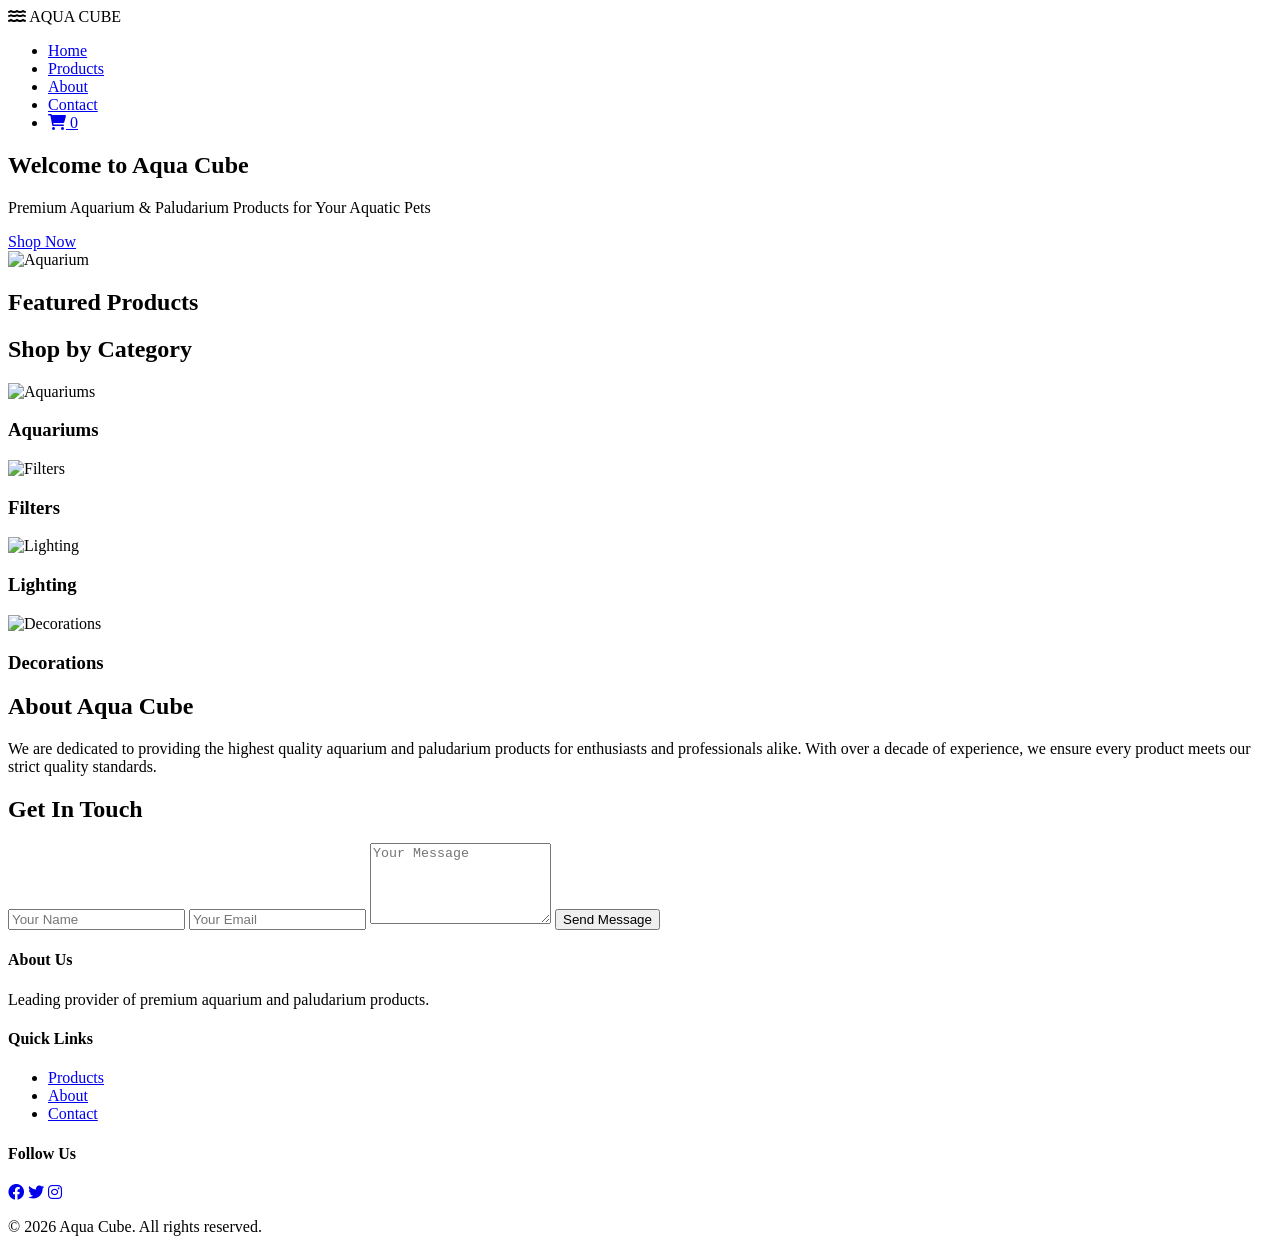
==== index.html @ 5094c89a "Initial commit: Add homepage with hero section and featured products" ====
<!DOCTYPE html>
<html lang="en">
<head>
    <meta charset="UTF-8">
    <meta name="viewport" content="width=device-width, initial-scale=1.0">
    <title>Aqua Cube - Premium Aquarium & Paludarium Products</title>
    <link rel="stylesheet" href="css/style.css">
    <link rel="stylesheet" href="https://cdnjs.cloudflare.com/ajax/libs/font-awesome/6.0.0/css/all.min.css">
</head>
<body>
    <!-- Navigation -->
    <nav class="navbar">
        <div class="nav-container">
            <div class="logo">
                <i class="fas fa-water"></i>
                <span>AQUA CUBE</span>
            </div>
            <ul class="nav-menu">
                <li><a href="index.html" class="nav-link active">Home</a></li>
                <li><a href="products.html" class="nav-link">Products</a></li>
                <li><a href="#about" class="nav-link">About</a></li>
                <li><a href="#contact" class="nav-link">Contact</a></li>
                <li><a href="cart.html" class="nav-link cart-link"><i class="fas fa-shopping-cart"></i> <span id="cart-count">0</span></a></li>
            </ul>
            <div class="hamburger">
                <span></span>
                <span></span>
                <span></span>
            </div>
        </div>
    </nav>

    <!-- Hero Section -->
    <section class="hero">
        <div class="hero-content">
            <h1>Welcome to Aqua Cube</h1>
            <p>Premium Aquarium & Paludarium Products for Your Aquatic Pets</p>
            <a href="products.html" class="btn btn-primary">Shop Now</a>
        </div>
        <div class="hero-image">
            <img src="https://via.placeholder.com/500x400?text=Aquarium" alt="Aquarium">
        </div>
    </section>

    <!-- Featured Products -->
    <section class="featured-products">
        <div class="container">
            <h2>Featured Products</h2>
            <div class="products-grid" id="featured-products">
                <!-- Products will be loaded here by JavaScript -->
            </div>
        </div>
    </section>

    <!-- Categories Section -->
    <section class="categories">
        <div class="container">
            <h2>Shop by Category</h2>
            <div class="categories-grid">
                <div class="category-card">
                    <img src="https://via.placeholder.com/200x200?text=Aquariums" alt="Aquariums">
                    <h3>Aquariums</h3>
                </div>
                <div class="category-card">
                    <img src="https://via.placeholder.com/200x200?text=Filters" alt="Filters">
                    <h3>Filters</h3>
                </div>
                <div class="category-card">
                    <img src="https://via.placeholder.com/200x200?text=Lighting" alt="Lighting">
                    <h3>Lighting</h3>
                </div>
                <div class="category-card">
                    <img src="https://via.placeholder.com/200x200?text=Decorations" alt="Decorations">
                    <h3>Decorations</h3>
                </div>
            </div>
        </div>
    </section>

    <!-- About Section -->
    <section class="about" id="about">
        <div class="container">
            <h2>About Aqua Cube</h2>
            <p>We are dedicated to providing the highest quality aquarium and paludarium products for enthusiasts and professionals alike. With over a decade of experience, we ensure every product meets our strict quality standards.</p>
        </div>
    </section>

    <!-- Contact Section -->
    <section class="contact" id="contact">
        <div class="container">
            <h2>Get In Touch</h2>
            <div class="contact-form">
                <form>
                    <input type="text" placeholder="Your Name" required>
                    <input type="email" placeholder="Your Email" required>
                    <textarea placeholder="Your Message" rows="5" required></textarea>
                    <button type="submit" class="btn btn-primary">Send Message</button>
                </form>
            </div>
        </div>
    </section>

    <!-- Footer -->
    <footer class="footer">
        <div class="container">
            <div class="footer-content">
                <div class="footer-section">
                    <h4>About Us</h4>
                    <p>Leading provider of premium aquarium and paludarium products.</p>
                </div>
                <div class="footer-section">
                    <h4>Quick Links</h4>
                    <ul>
                        <li><a href="products.html">Products</a></li>
                        <li><a href="#about">About</a></li>
                        <li><a href="#contact">Contact</a></li>
                    </ul>
                </div>
                <div class="footer-section">
                    <h4>Follow Us</h4>
                    <div class="social-links">
                        <a href="#"><i class="fab fa-facebook"></i></a>
                        <a href="#"><i class="fab fa-twitter"></i></a>
                        <a href="#"><i class="fab fa-instagram"></i></a>
                    </div>
                </div>
            </div>
            <div class="footer-bottom">
                <p>&copy; 2026 Aqua Cube. All rights reserved.</p>
            </div>
        </div>
    </footer>

    <script src="js/app.js"></script>
</body>
</html>
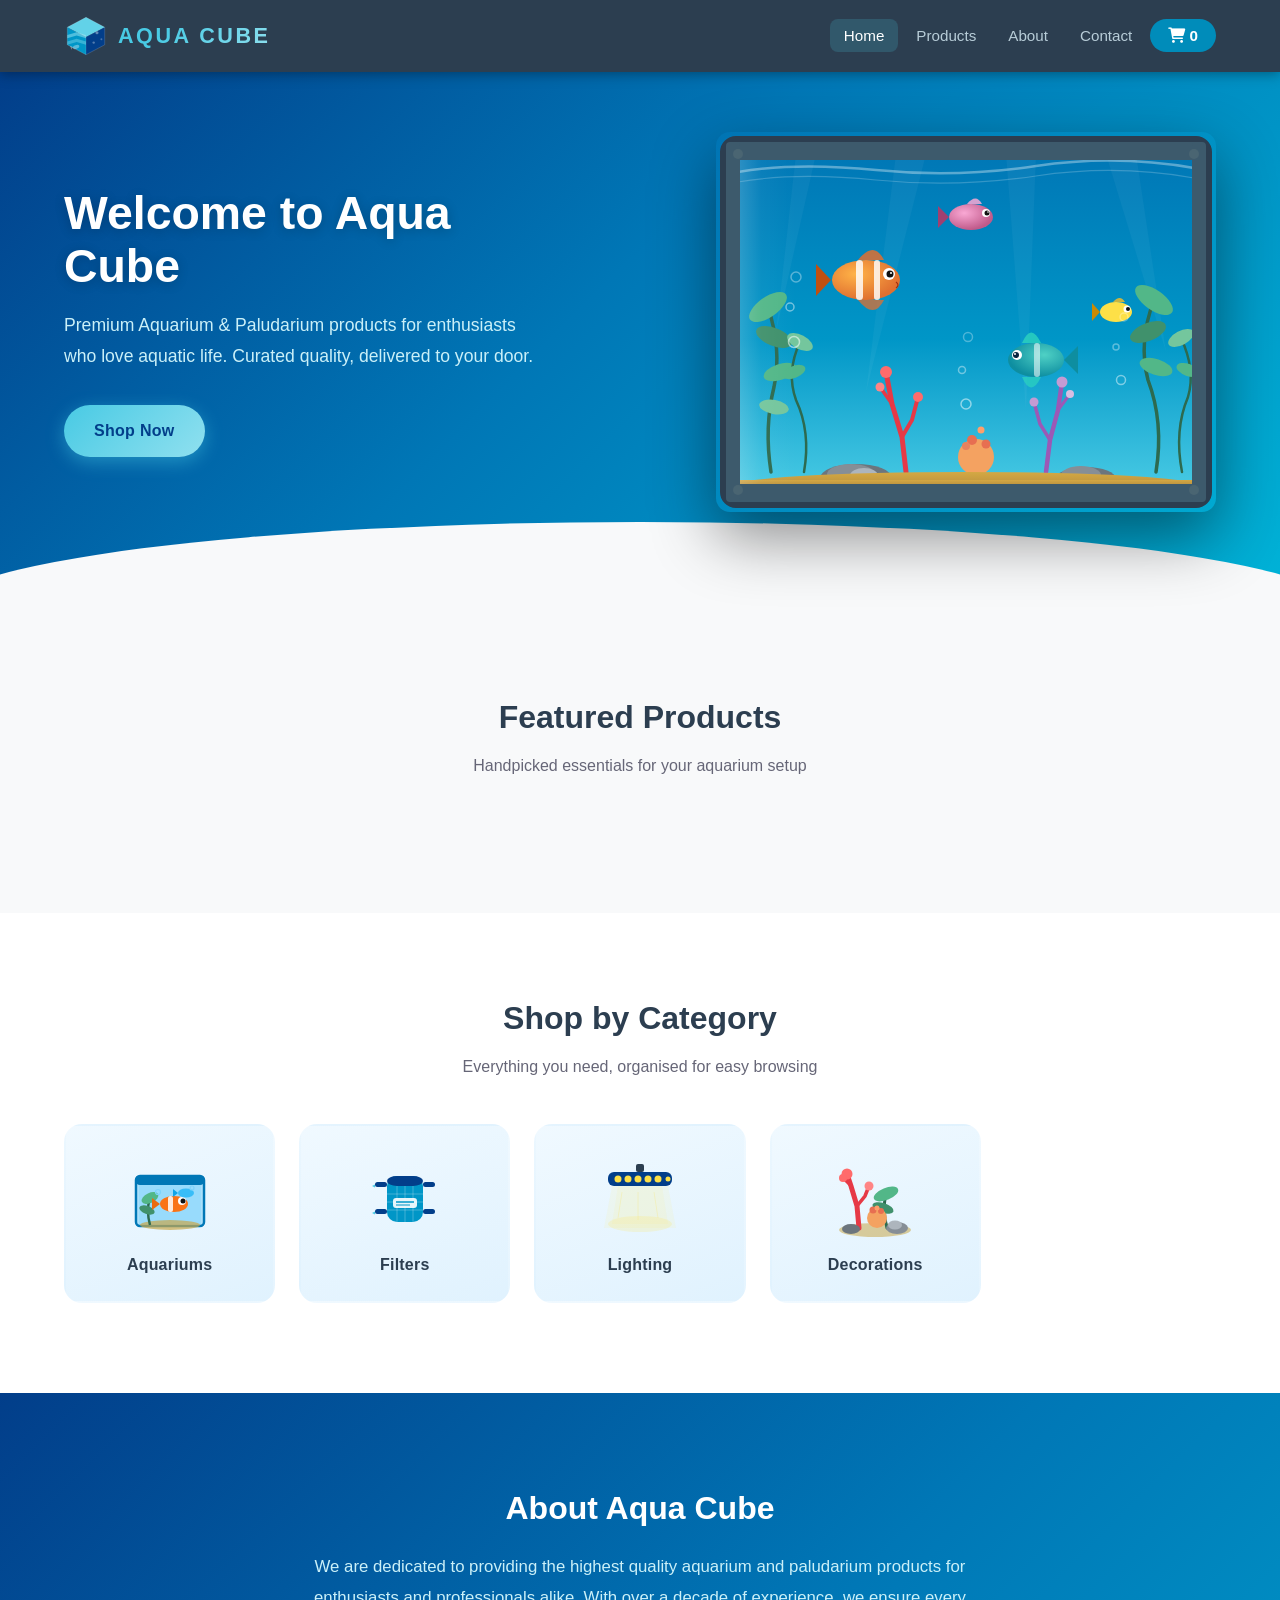
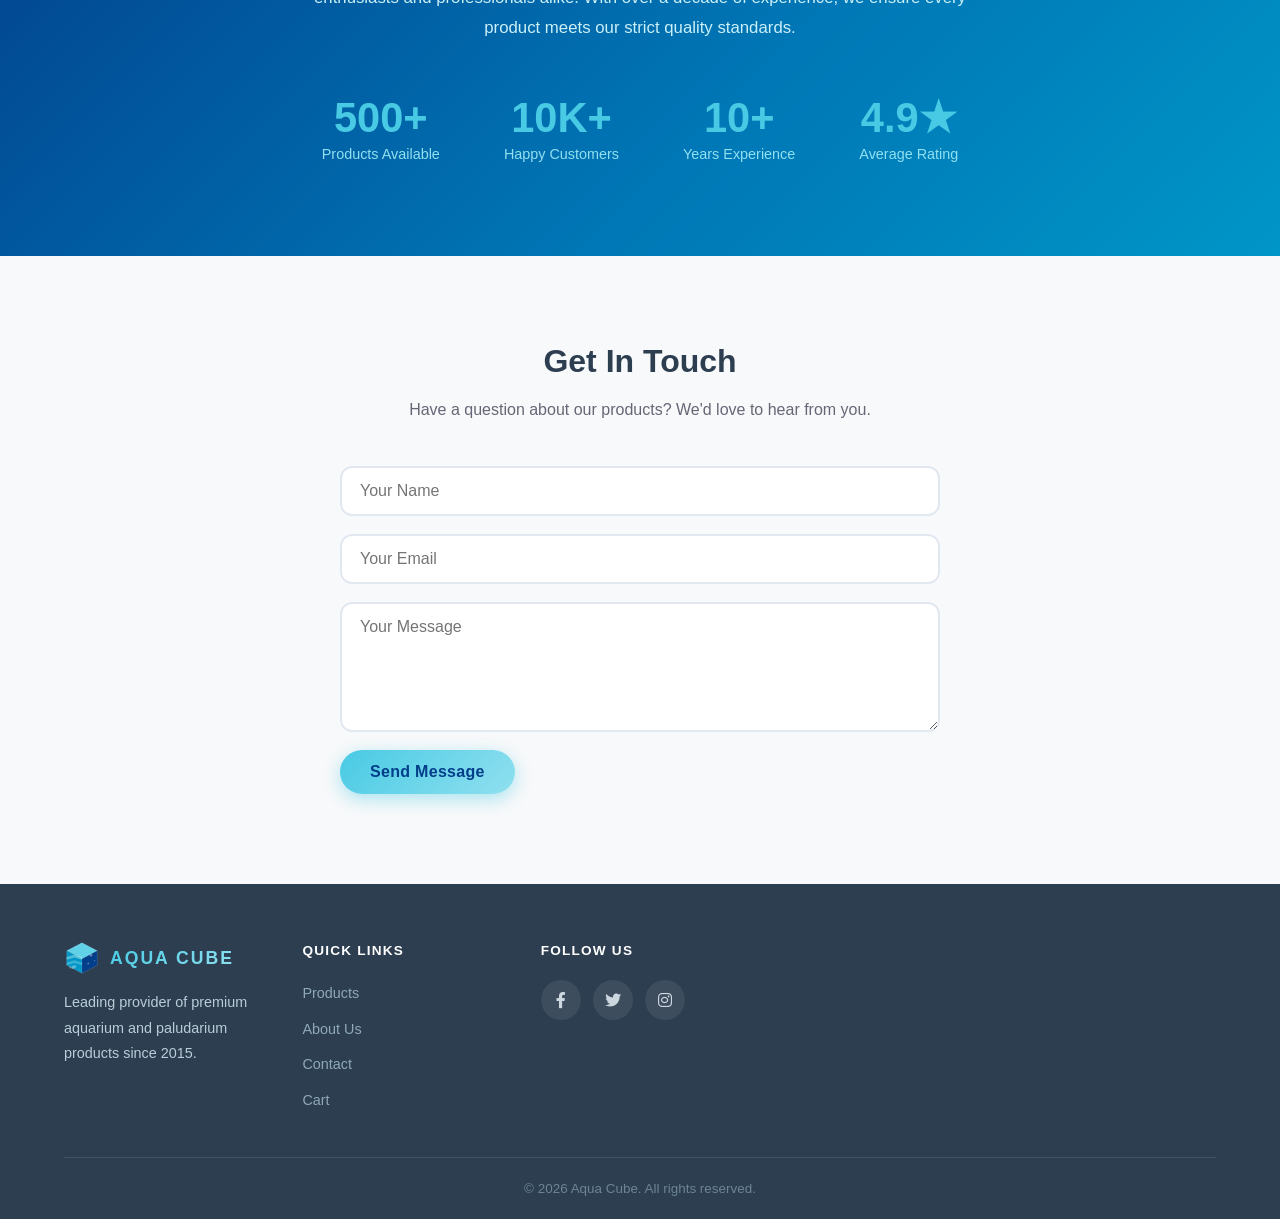
==== commit a0f54624: "Add hero aquarium picture, SVG logo, and visual overhaul - Created images/logo.svg: isometric cube l" ====
--- a/index.html
+++ b/index.html
@@ -3,16 +3,17 @@
 <head>
     <meta charset="UTF-8">
     <meta name="viewport" content="width=device-width, initial-scale=1.0">
-    <title>Aqua Cube - Premium Aquarium & Paludarium Products</title>
+    <title>Aqua Cube - Premium Aquarium &amp; Paludarium Products</title>
     <link rel="stylesheet" href="css/style.css">
     <link rel="stylesheet" href="https://cdnjs.cloudflare.com/ajax/libs/font-awesome/6.0.0/css/all.min.css">
 </head>
 <body>
+
     <!-- Navigation -->
     <nav class="navbar">
         <div class="nav-container">
             <div class="logo">
-                <i class="fas fa-water"></i>
+                <img src="images/logo.svg" alt="Aqua Cube Logo" class="logo-img">
                 <span>AQUA CUBE</span>
             </div>
             <ul class="nav-menu">
@@ -20,9 +21,13 @@
                 <li><a href="products.html" class="nav-link">Products</a></li>
                 <li><a href="#about" class="nav-link">About</a></li>
                 <li><a href="#contact" class="nav-link">Contact</a></li>
-                <li><a href="cart.html" class="nav-link cart-link"><i class="fas fa-shopping-cart"></i> <span id="cart-count">0</span></a></li>
+                <li>
+                    <a href="cart.html" class="nav-link cart-link">
+                        <i class="fas fa-shopping-cart"></i>&nbsp;<span id="cart-count">0</span>
+                    </a>
+                </li>
             </ul>
-            <div class="hamburger">
+            <div class="hamburger" id="hamburger">
                 <span></span>
                 <span></span>
                 <span></span>
@@ -32,22 +37,27 @@
 
     <!-- Hero Section -->
     <section class="hero">
-        <div class="hero-content">
-            <h1>Welcome to Aqua Cube</h1>
-            <p>Premium Aquarium & Paludarium Products for Your Aquatic Pets</p>
-            <a href="products.html" class="btn btn-primary">Shop Now</a>
-        </div>
-        <div class="hero-image">
-            <img src="https://via.placeholder.com/500x400?text=Aquarium" alt="Aquarium">
+        <div class="container">
+            <div class="hero-content">
+                <h1>Welcome to Aqua Cube</h1>
+                <p>Premium Aquarium &amp; Paludarium products for enthusiasts who love aquatic life. Curated quality, delivered to your door.</p>
+                <a href="products.html" class="btn btn-primary">Shop Now</a>
+            </div>
+            <div class="hero-image">
+                <img src="images/hero-aquarium.svg" alt="Beautiful freshwater aquarium with fish and plants">
+            </div>
         </div>
     </section>
 
     <!-- Featured Products -->
     <section class="featured-products">
         <div class="container">
-            <h2>Featured Products</h2>
+            <div class="section-header">
+                <h2>Featured Products</h2>
+                <p>Handpicked essentials for your aquarium setup</p>
+            </div>
             <div class="products-grid" id="featured-products">
-                <!-- Products will be loaded here by JavaScript -->
+                <!-- Products loaded by app.js -->
             </div>
         </div>
     </section>
@@ -55,24 +65,130 @@
     <!-- Categories Section -->
     <section class="categories">
         <div class="container">
-            <h2>Shop by Category</h2>
+            <div class="section-header">
+                <h2>Shop by Category</h2>
+                <p>Everything you need, organised for easy browsing</p>
+            </div>
             <div class="categories-grid">
-                <div class="category-card">
-                    <img src="https://via.placeholder.com/200x200?text=Aquariums" alt="Aquariums">
+
+                <!-- Aquariums -->
+                <a href="products.html" class="category-card">
+                    <svg xmlns="http://www.w3.org/2000/svg" viewBox="0 0 80 80">
+                        <!-- Tank body -->
+                        <rect x="6" y="18" width="68" height="50" rx="4" fill="#bae6fd" stroke="#0077b6" stroke-width="2.5"/>
+                        <!-- Top bar -->
+                        <rect x="6" y="18" width="68" height="9" rx="4" fill="#0077b6"/>
+                        <!-- Water -->
+                        <rect x="8.5" y="27" width="63" height="39" fill="#7dd3fc" opacity="0.55"/>
+                        <!-- Substrate -->
+                        <ellipse cx="40" cy="67" rx="30" ry="5" fill="#c9a84c" opacity="0.7"/>
+                        <!-- Plant -->
+                        <path d="M20,67 Q16,52 20,40" stroke="#2d6a4f" stroke-width="2.5" fill="none"/>
+                        <ellipse cx="20" cy="40" rx="9" ry="5" fill="#52b788" transform="rotate(-25,20,40)"/>
+                        <ellipse cx="17" cy="52" rx="8" ry="4" fill="#40916c" transform="rotate(20,17,52)"/>
+                        <!-- Main fish -->
+                        <ellipse cx="44" cy="46" rx="14" ry="8" fill="#f97316"/>
+                        <polygon points="30,46 22,40 22,52" fill="#ea6a10"/>
+                        <rect x="38" y="38" width="5" height="16" rx="2.5" fill="white" opacity="0.85"/>
+                        <circle cx="52" cy="43" r="4" fill="white"/>
+                        <circle cx="53" cy="43" r="2.5" fill="#111"/>
+                        <!-- Small fish -->
+                        <ellipse cx="56" cy="35" rx="8" ry="4.5" fill="#38bdf8"/>
+                        <polygon points="48,35 43,31 43,39" fill="#0ea5e9"/>
+                        <!-- Bubbles -->
+                        <circle cx="28" cy="34" r="2.5" fill="none" stroke="#7dd3fc" stroke-width="1.2"/>
+                        <circle cx="62" cy="30" r="2" fill="none" stroke="#7dd3fc" stroke-width="1.2"/>
+                    </svg>
                     <h3>Aquariums</h3>
-                </div>
-                <div class="category-card">
-                    <img src="https://via.placeholder.com/200x200?text=Filters" alt="Filters">
+                </a>
+
+                <!-- Filters -->
+                <a href="products.html" class="category-card">
+                    <svg xmlns="http://www.w3.org/2000/svg" viewBox="0 0 80 80">
+                        <!-- Canister body -->
+                        <rect x="22" y="18" width="36" height="46" rx="10" fill="#0096c7"/>
+                        <rect x="22" y="18" width="36" height="10" rx="10" fill="#023e8a"/>
+                        <!-- Internal grid lines -->
+                        <line x1="32" y1="28" x2="32" y2="64" stroke="white" stroke-width="1" opacity="0.25"/>
+                        <line x1="40" y1="28" x2="40" y2="64" stroke="white" stroke-width="1" opacity="0.25"/>
+                        <line x1="48" y1="28" x2="48" y2="64" stroke="white" stroke-width="1" opacity="0.25"/>
+                        <line x1="22" y1="36" x2="58" y2="36" stroke="white" stroke-width="1" opacity="0.25"/>
+                        <line x1="22" y1="44" x2="58" y2="44" stroke="white" stroke-width="1" opacity="0.25"/>
+                        <line x1="22" y1="52" x2="58" y2="52" stroke="white" stroke-width="1" opacity="0.25"/>
+                        <!-- Inlet tube left -->
+                        <rect x="10" y="24" width="12" height="5" rx="2.5" fill="#023e8a"/>
+                        <!-- Outlet tube left -->
+                        <rect x="10" y="51" width="12" height="5" rx="2.5" fill="#023e8a"/>
+                        <!-- Outlet tube right -->
+                        <rect x="58" y="24" width="12" height="5" rx="2.5" fill="#023e8a"/>
+                        <rect x="58" y="51" width="12" height="5" rx="2.5" fill="#023e8a"/>
+                        <!-- Badge label -->
+                        <rect x="28" y="40" width="24" height="10" rx="3" fill="white" opacity="0.9"/>
+                        <line x1="31" y1="44" x2="49" y2="44" stroke="#0096c7" stroke-width="1.5"/>
+                        <line x1="31" y1="47" x2="45" y2="47" stroke="#0096c7" stroke-width="1"/>
+                        <!-- Flow arrows on tubes -->
+                        <polygon points="10,26.5 7,28 10,29.5" fill="#48cae4"/>
+                        <polygon points="10,53.5 7,55 10,56.5" fill="#48cae4"/>
+                    </svg>
                     <h3>Filters</h3>
-                </div>
-                <div class="category-card">
-                    <img src="https://via.placeholder.com/200x200?text=Lighting" alt="Lighting">
+                </a>
+
+                <!-- Lighting -->
+                <a href="products.html" class="category-card">
+                    <svg xmlns="http://www.w3.org/2000/svg" viewBox="0 0 80 80">
+                        <!-- Fixture bar -->
+                        <rect x="8" y="14" width="64" height="14" rx="6" fill="#023e8a"/>
+                        <!-- LED dots -->
+                        <circle cx="18" cy="21" r="3.5" fill="#fde047"/>
+                        <circle cx="28" cy="21" r="3.5" fill="#fde047"/>
+                        <circle cx="38" cy="21" r="3.5" fill="#fde047"/>
+                        <circle cx="48" cy="21" r="3.5" fill="#fde047"/>
+                        <circle cx="58" cy="21" r="3.5" fill="#fde047"/>
+                        <circle cx="68" cy="21" r="2.5" fill="#fde047"/>
+                        <!-- Light beam cone -->
+                        <path d="M12,28 L4,70 L76,70 L68,28 Z" fill="#fde047" opacity="0.08"/>
+                        <path d="M18,28 L12,66 L68,66 L62,28 Z" fill="#fde047" opacity="0.07"/>
+                        <!-- Glow pool at bottom -->
+                        <ellipse cx="40" cy="66" rx="32" ry="8" fill="#fde047" opacity="0.18"/>
+                        <!-- Mounting bracket -->
+                        <rect x="36" y="6" width="8" height="8" rx="2" fill="#2c3e50"/>
+                        <!-- Shimmer lines -->
+                        <line x1="22" y1="34" x2="18" y2="60" stroke="#fde047" stroke-width="1" opacity="0.2"/>
+                        <line x1="38" y1="34" x2="38" y2="62" stroke="#fde047" stroke-width="1" opacity="0.2"/>
+                        <line x1="54" y1="34" x2="58" y2="60" stroke="#fde047" stroke-width="1" opacity="0.2"/>
+                    </svg>
                     <h3>Lighting</h3>
-                </div>
-                <div class="category-card">
-                    <img src="https://via.placeholder.com/200x200?text=Decorations" alt="Decorations">
+                </a>
+
+                <!-- Decorations -->
+                <a href="products.html" class="category-card">
+                    <svg xmlns="http://www.w3.org/2000/svg" viewBox="0 0 80 80">
+                        <!-- Sandy base -->
+                        <ellipse cx="40" cy="72" rx="36" ry="7" fill="#c9a84c" opacity="0.55"/>
+                        <!-- Branch coral left -->
+                        <path d="M24,70 L22,48 L16,28 L12,16" stroke="#e63946" stroke-width="5" stroke-linecap="round" fill="none"/>
+                        <path d="M22,48 L30,38 L34,28" stroke="#e63946" stroke-width="3.5" stroke-linecap="round" fill="none"/>
+                        <path d="M16,28 L8,20" stroke="#e63946" stroke-width="3" stroke-linecap="round" fill="none"/>
+                        <circle cx="12" cy="16" r="5.5" fill="#ff6b6b"/>
+                        <circle cx="34" cy="28" r="4.5" fill="#ff8585"/>
+                        <circle cx="8" cy="20" r="4" fill="#ff6b6b"/>
+                        <!-- Green plant right -->
+                        <path d="M52,70 Q47,52 51,36" stroke="#2d6a4f" stroke-width="3" fill="none" stroke-linecap="round"/>
+                        <ellipse cx="51" cy="36" rx="13" ry="6" fill="#52b788" transform="rotate(-22,51,36)"/>
+                        <ellipse cx="48" cy="50" rx="11" ry="5" fill="#40916c" transform="rotate(18,48,50)"/>
+                        <!-- Round coral center -->
+                        <circle cx="42" cy="60" r="10" fill="#f4a261"/>
+                        <circle cx="38" cy="52" r="3.5" fill="#e76f51"/>
+                        <circle cx="46" cy="53" r="3" fill="#e76f51"/>
+                        <circle cx="42" cy="50" r="2.5" fill="#ff9f6a"/>
+                        <!-- Rocks -->
+                        <ellipse cx="62" cy="70" rx="11" ry="6" fill="#868e96"/>
+                        <ellipse cx="60" cy="67" rx="7" ry="4.5" fill="#adb5bd"/>
+                        <ellipse cx="16" cy="71" rx="9" ry="5" fill="#6c757d"/>
+                    </svg>
                     <h3>Decorations</h3>
-                </div>
+                </a>
+
             </div>
         </div>
     </section>
@@ -82,13 +198,34 @@
         <div class="container">
             <h2>About Aqua Cube</h2>
             <p>We are dedicated to providing the highest quality aquarium and paludarium products for enthusiasts and professionals alike. With over a decade of experience, we ensure every product meets our strict quality standards.</p>
+            <div class="about-stats">
+                <div class="stat-item">
+                    <h3>500+</h3>
+                    <p>Products Available</p>
+                </div>
+                <div class="stat-item">
+                    <h3>10K+</h3>
+                    <p>Happy Customers</p>
+                </div>
+                <div class="stat-item">
+                    <h3>10+</h3>
+                    <p>Years Experience</p>
+                </div>
+                <div class="stat-item">
+                    <h3>4.9★</h3>
+                    <p>Average Rating</p>
+                </div>
+            </div>
         </div>
     </section>
 
     <!-- Contact Section -->
     <section class="contact" id="contact">
         <div class="container">
-            <h2>Get In Touch</h2>
+            <div class="section-header">
+                <h2>Get In Touch</h2>
+                <p>Have a question about our products? We'd love to hear from you.</p>
+            </div>
             <div class="contact-form">
                 <form>
                     <input type="text" placeholder="Your Name" required>
@@ -105,23 +242,27 @@
         <div class="container">
             <div class="footer-content">
                 <div class="footer-section">
-                    <h4>About Us</h4>
-                    <p>Leading provider of premium aquarium and paludarium products.</p>
+                    <div class="footer-logo">
+                        <img src="images/logo.svg" alt="Aqua Cube Logo">
+                        <span>AQUA CUBE</span>
+                    </div>
+                    <p>Leading provider of premium aquarium and paludarium products since 2015.</p>
                 </div>
                 <div class="footer-section">
                     <h4>Quick Links</h4>
                     <ul>
                         <li><a href="products.html">Products</a></li>
-                        <li><a href="#about">About</a></li>
+                        <li><a href="#about">About Us</a></li>
                         <li><a href="#contact">Contact</a></li>
+                        <li><a href="cart.html">Cart</a></li>
                     </ul>
                 </div>
                 <div class="footer-section">
                     <h4>Follow Us</h4>
                     <div class="social-links">
-                        <a href="#"><i class="fab fa-facebook"></i></a>
-                        <a href="#"><i class="fab fa-twitter"></i></a>
-                        <a href="#"><i class="fab fa-instagram"></i></a>
+                        <a href="#" aria-label="Facebook"><i class="fab fa-facebook-f"></i></a>
+                        <a href="#" aria-label="Twitter"><i class="fab fa-twitter"></i></a>
+                        <a href="#" aria-label="Instagram"><i class="fab fa-instagram"></i></a>
                     </div>
                 </div>
             </div>
@@ -132,5 +273,11 @@
     </footer>
 
     <script src="js/app.js"></script>
+    <script>
+        // Mobile hamburger menu toggle
+        document.getElementById('hamburger').addEventListener('click', function () {
+            document.querySelector('.nav-menu').classList.toggle('active');
+        });
+    </script>
 </body>
-</html>+</html>
--- a/css/style.css
+++ b/css/style.css
@@ -0,0 +1,633 @@
+/* =====================
+   RESET & BASE
+   ===================== */
+*, *::before, *::after {
+  box-sizing: border-box;
+  margin: 0;
+  padding: 0;
+}
+
+body {
+  font-family: 'Segoe UI', Tahoma, Geneva, Verdana, sans-serif;
+  color: #333;
+  line-height: 1.6;
+  background: #fff;
+}
+
+.container {
+  max-width: 1200px;
+  margin: 0 auto;
+  padding: 0 24px;
+}
+
+/* =====================
+   NAVBAR
+   ===================== */
+.navbar {
+  background-color: #2c3e50;
+  position: sticky;
+  top: 0;
+  z-index: 1000;
+  box-shadow: 0 2px 12px rgba(0, 0, 0, 0.35);
+}
+
+.nav-container {
+  max-width: 1200px;
+  margin: 0 auto;
+  padding: 0 24px;
+  display: flex;
+  align-items: center;
+  justify-content: space-between;
+  height: 72px;
+}
+
+.logo {
+  display: flex;
+  align-items: center;
+  gap: 10px;
+  text-decoration: none;
+  cursor: pointer;
+}
+
+.logo-img {
+  width: 44px;
+  height: 44px;
+  flex-shrink: 0;
+}
+
+.logo span {
+  font-size: 1.35rem;
+  font-weight: 800;
+  letter-spacing: 2.5px;
+  background: linear-gradient(135deg, #48cae4 30%, #90e0ef 100%);
+  -webkit-background-clip: text;
+  -webkit-text-fill-color: transparent;
+  background-clip: text;
+}
+
+.nav-menu {
+  display: flex;
+  list-style: none;
+  gap: 4px;
+  align-items: center;
+}
+
+.nav-link {
+  color: #b8cdd8;
+  text-decoration: none;
+  font-weight: 500;
+  font-size: 0.95rem;
+  padding: 8px 14px;
+  border-radius: 8px;
+  transition: background 0.18s ease, color 0.18s ease;
+}
+
+.nav-link:hover,
+.nav-link.active {
+  color: #ffffff;
+  background-color: rgba(72, 202, 228, 0.18);
+}
+
+.cart-link {
+  background-color: #008cba !important;
+  color: #ffffff !important;
+  padding: 8px 18px;
+  border-radius: 20px;
+  font-weight: 600;
+}
+
+.cart-link:hover {
+  background-color: #006d91 !important;
+}
+
+.hamburger {
+  display: none;
+  flex-direction: column;
+  gap: 5px;
+  cursor: pointer;
+  padding: 4px;
+}
+
+.hamburger span {
+  display: block;
+  width: 24px;
+  height: 2px;
+  background: #cdd7e0;
+  border-radius: 2px;
+  transition: background 0.2s;
+}
+
+/* =====================
+   HERO SECTION
+   ===================== */
+.hero {
+  background: linear-gradient(135deg, #023e8a 0%, #0077b6 45%, #0096c7 75%, #00b4d8 100%);
+  min-height: 520px;
+  display: flex;
+  align-items: center;
+  padding: 60px 24px 100px;
+  position: relative;
+  overflow: hidden;
+}
+
+/* Wave cutout at bottom of hero */
+.hero::after {
+  content: '';
+  position: absolute;
+  bottom: 0;
+  left: 0;
+  right: 0;
+  height: 90px;
+  background: #f8f9fa;
+  clip-path: ellipse(55% 100% at 50% 100%);
+}
+
+.hero .container {
+  display: flex;
+  align-items: center;
+  justify-content: space-between;
+  gap: 48px;
+  width: 100%;
+  position: relative;
+  z-index: 1;
+}
+
+.hero-content {
+  flex: 1;
+  max-width: 480px;
+}
+
+.hero-content h1 {
+  font-size: 2.9rem;
+  font-weight: 800;
+  color: #ffffff;
+  line-height: 1.15;
+  margin-bottom: 16px;
+  text-shadow: 0 2px 12px rgba(0, 0, 0, 0.2);
+}
+
+.hero-content p {
+  font-size: 1.1rem;
+  color: #caf0f8;
+  margin-bottom: 34px;
+  line-height: 1.75;
+}
+
+.hero-image {
+  flex: 1;
+  max-width: 500px;
+  display: flex;
+  justify-content: center;
+  align-items: center;
+}
+
+.hero-image img {
+  width: 100%;
+  max-width: 500px;
+  border-radius: 14px;
+  box-shadow: 0 24px 64px rgba(0, 0, 0, 0.45);
+}
+
+/* =====================
+   BUTTONS
+   ===================== */
+.btn {
+  display: inline-block;
+  padding: 13px 30px;
+  border-radius: 30px;
+  text-decoration: none;
+  font-weight: 700;
+  font-size: 1rem;
+  transition: all 0.2s ease;
+  cursor: pointer;
+  border: none;
+  letter-spacing: 0.3px;
+}
+
+.btn-primary {
+  background: linear-gradient(135deg, #48cae4, #90e0ef);
+  color: #023e8a;
+  box-shadow: 0 5px 18px rgba(72, 202, 228, 0.45);
+}
+
+.btn-primary:hover {
+  transform: translateY(-2px);
+  box-shadow: 0 8px 24px rgba(72, 202, 228, 0.6);
+  background: linear-gradient(135deg, #60d4ec, #ade8f4);
+}
+
+/* =====================
+   SECTION HEADINGS
+   ===================== */
+.section-header {
+  text-align: center;
+  margin-bottom: 44px;
+}
+
+.section-header h2 {
+  font-size: 2rem;
+  font-weight: 800;
+  color: #2c3e50;
+  margin-bottom: 10px;
+}
+
+.section-header p {
+  color: #667;
+  font-size: 1rem;
+  max-width: 540px;
+  margin: 0 auto;
+}
+
+/* =====================
+   FEATURED PRODUCTS
+   ===================== */
+.featured-products {
+  background: #f8f9fa;
+  padding: 80px 0 90px;
+}
+
+.featured-products .container {
+  max-width: 1200px;
+  margin: 0 auto;
+  padding: 0 24px;
+}
+
+.products-grid {
+  display: grid;
+  grid-template-columns: repeat(auto-fill, minmax(220px, 1fr));
+  gap: 24px;
+}
+
+/* Cards rendered by JS */
+.product-card {
+  background: #ffffff;
+  border-radius: 14px;
+  overflow: hidden;
+  box-shadow: 0 4px 16px rgba(0, 0, 0, 0.08);
+  transition: transform 0.2s ease, box-shadow 0.2s ease;
+  display: flex;
+  flex-direction: column;
+}
+
+.product-card:hover {
+  transform: translateY(-6px);
+  box-shadow: 0 10px 28px rgba(0, 0, 0, 0.14);
+}
+
+.product-card img {
+  width: 100%;
+  height: 180px;
+  object-fit: cover;
+}
+
+.product-card-body {
+  padding: 16px;
+  flex: 1;
+  display: flex;
+  flex-direction: column;
+  gap: 8px;
+}
+
+.product-card h3 {
+  font-size: 0.98rem;
+  font-weight: 600;
+  color: #2c3e50;
+}
+
+.product-card .price {
+  font-size: 1.1rem;
+  font-weight: 700;
+  color: #008cba;
+}
+
+.product-card .btn {
+  padding: 9px 20px;
+  font-size: 0.88rem;
+  margin-top: auto;
+  text-align: center;
+}
+
+/* =====================
+   CATEGORIES
+   ===================== */
+.categories {
+  background: #ffffff;
+  padding: 80px 0 90px;
+}
+
+.categories .container {
+  max-width: 1200px;
+  margin: 0 auto;
+  padding: 0 24px;
+}
+
+.categories-grid {
+  display: grid;
+  grid-template-columns: repeat(auto-fill, minmax(200px, 1fr));
+  gap: 24px;
+}
+
+.category-card {
+  background: linear-gradient(160deg, #f0f9ff 0%, #e0f2fe 100%);
+  border: 2px solid transparent;
+  border-radius: 18px;
+  padding: 32px 20px 24px;
+  text-align: center;
+  cursor: pointer;
+  transition: border-color 0.2s ease, transform 0.2s ease, box-shadow 0.2s ease;
+  display: flex;
+  flex-direction: column;
+  align-items: center;
+  gap: 14px;
+  text-decoration: none;
+}
+
+.category-card:hover {
+  border-color: #008cba;
+  transform: translateY(-5px);
+  box-shadow: 0 10px 28px rgba(0, 140, 186, 0.14);
+}
+
+.category-card svg {
+  width: 80px;
+  height: 80px;
+}
+
+.category-card h3 {
+  font-size: 1rem;
+  font-weight: 700;
+  color: #2c3e50;
+  letter-spacing: 0.2px;
+}
+
+/* =====================
+   ABOUT SECTION
+   ===================== */
+.about {
+  background: linear-gradient(135deg, #023e8a 0%, #0077b6 60%, #0096c7 100%);
+  color: #ffffff;
+  padding: 90px 24px;
+  text-align: center;
+}
+
+.about h2 {
+  font-size: 2rem;
+  font-weight: 800;
+  color: #ffffff;
+  margin-bottom: 18px;
+}
+
+.about > .container > p {
+  max-width: 680px;
+  margin: 0 auto;
+  font-size: 1.05rem;
+  line-height: 1.8;
+  color: #caf0f8;
+}
+
+.about-stats {
+  display: flex;
+  justify-content: center;
+  gap: 64px;
+  margin-top: 54px;
+  flex-wrap: wrap;
+}
+
+.stat-item h3 {
+  font-size: 2.6rem;
+  font-weight: 800;
+  color: #48cae4;
+  line-height: 1;
+}
+
+.stat-item p {
+  font-size: 0.9rem;
+  color: #90e0ef;
+  margin-top: 4px;
+}
+
+/* =====================
+   CONTACT SECTION
+   ===================== */
+.contact {
+  background: #f8f9fa;
+  padding: 80px 24px 90px;
+}
+
+.contact .container {
+  max-width: 1200px;
+  margin: 0 auto;
+  padding: 0 24px;
+}
+
+.contact-form {
+  max-width: 600px;
+  margin: 44px auto 0;
+}
+
+.contact-form form {
+  display: flex;
+  flex-direction: column;
+  gap: 18px;
+}
+
+.contact-form input,
+.contact-form textarea {
+  width: 100%;
+  padding: 14px 18px;
+  border: 2px solid #e2e8f0;
+  border-radius: 12px;
+  font-size: 1rem;
+  font-family: inherit;
+  background: #ffffff;
+  color: #333;
+  transition: border-color 0.2s ease, box-shadow 0.2s ease;
+}
+
+.contact-form input:focus,
+.contact-form textarea:focus {
+  outline: none;
+  border-color: #008cba;
+  box-shadow: 0 0 0 3px rgba(0, 140, 186, 0.12);
+}
+
+.contact-form textarea {
+  resize: vertical;
+  min-height: 130px;
+}
+
+.contact-form button {
+  align-self: flex-start;
+}
+
+/* =====================
+   FOOTER
+   ===================== */
+.footer {
+  background-color: #2c3e50;
+  color: #b8cdd8;
+  padding: 56px 0 20px;
+}
+
+.footer .container {
+  max-width: 1200px;
+  margin: 0 auto;
+  padding: 0 24px;
+}
+
+.footer-content {
+  display: grid;
+  grid-template-columns: repeat(auto-fill, minmax(190px, 1fr));
+  gap: 40px;
+  margin-bottom: 44px;
+}
+
+.footer-logo {
+  display: flex;
+  align-items: center;
+  gap: 10px;
+  margin-bottom: 14px;
+}
+
+.footer-logo img {
+  width: 36px;
+  height: 36px;
+}
+
+.footer-logo span {
+  font-size: 1.1rem;
+  font-weight: 800;
+  letter-spacing: 2px;
+  background: linear-gradient(135deg, #48cae4, #90e0ef);
+  -webkit-background-clip: text;
+  -webkit-text-fill-color: transparent;
+  background-clip: text;
+}
+
+.footer-section h4 {
+  color: #ffffff;
+  font-size: 0.85rem;
+  font-weight: 700;
+  text-transform: uppercase;
+  letter-spacing: 1.2px;
+  margin-bottom: 18px;
+}
+
+.footer-section p {
+  font-size: 0.9rem;
+  line-height: 1.75;
+}
+
+.footer-section ul {
+  list-style: none;
+  display: flex;
+  flex-direction: column;
+  gap: 10px;
+}
+
+.footer-section ul a {
+  color: #8fa8b8;
+  text-decoration: none;
+  font-size: 0.9rem;
+  transition: color 0.18s ease;
+}
+
+.footer-section ul a:hover {
+  color: #48cae4;
+}
+
+.social-links {
+  display: flex;
+  gap: 12px;
+}
+
+.social-links a {
+  display: flex;
+  align-items: center;
+  justify-content: center;
+  width: 40px;
+  height: 40px;
+  background: rgba(255, 255, 255, 0.08);
+  border-radius: 50%;
+  color: #cdd7e0;
+  text-decoration: none;
+  font-size: 1rem;
+  transition: background 0.2s ease, transform 0.2s ease, color 0.2s ease;
+}
+
+.social-links a:hover {
+  background: #008cba;
+  color: #ffffff;
+  transform: translateY(-3px);
+}
+
+.footer-bottom {
+  border-top: 1px solid rgba(255, 255, 255, 0.1);
+  padding-top: 20px;
+  text-align: center;
+  font-size: 0.84rem;
+  color: #6c8494;
+}
+
+/* =====================
+   RESPONSIVE
+   ===================== */
+@media (max-width: 768px) {
+  .nav-menu {
+    display: none;
+    position: absolute;
+    top: 72px;
+    left: 0;
+    right: 0;
+    background: #2c3e50;
+    flex-direction: column;
+    padding: 16px;
+    gap: 4px;
+    box-shadow: 0 8px 24px rgba(0, 0, 0, 0.3);
+  }
+
+  .nav-menu.active {
+    display: flex;
+  }
+
+  .hamburger {
+    display: flex;
+  }
+
+  .hero {
+    padding: 50px 20px 100px;
+    min-height: auto;
+  }
+
+  .hero .container {
+    flex-direction: column-reverse;
+    text-align: center;
+    gap: 32px;
+  }
+
+  .hero-content h1 {
+    font-size: 2rem;
+  }
+
+  .hero-image {
+    max-width: 100%;
+  }
+
+  .about-stats {
+    gap: 36px;
+  }
+
+  .about-stats .stat-item h3 {
+    font-size: 2rem;
+  }
+}
+
+@media (max-width: 480px) {
+  .hero-content h1 {
+    font-size: 1.7rem;
+  }
+
+  .categories-grid {
+    grid-template-columns: repeat(2, 1fr);
+  }
+}
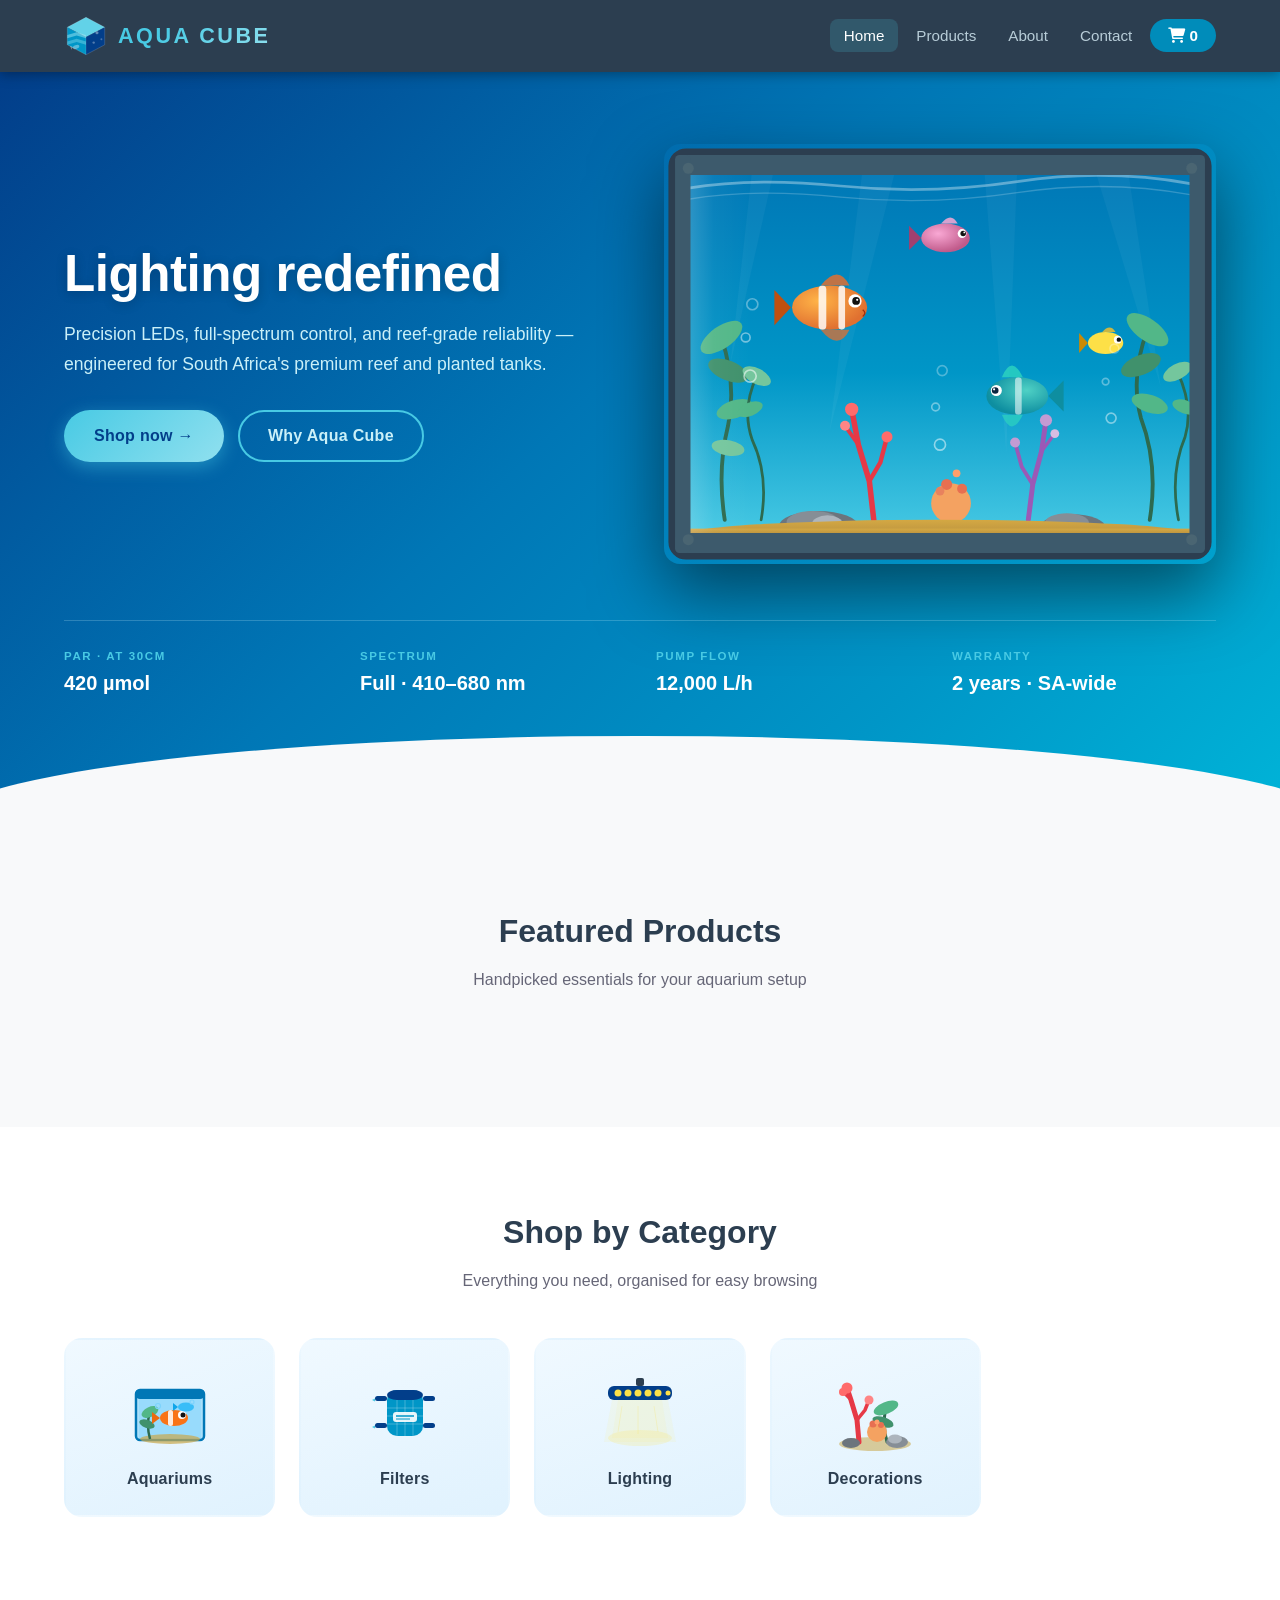
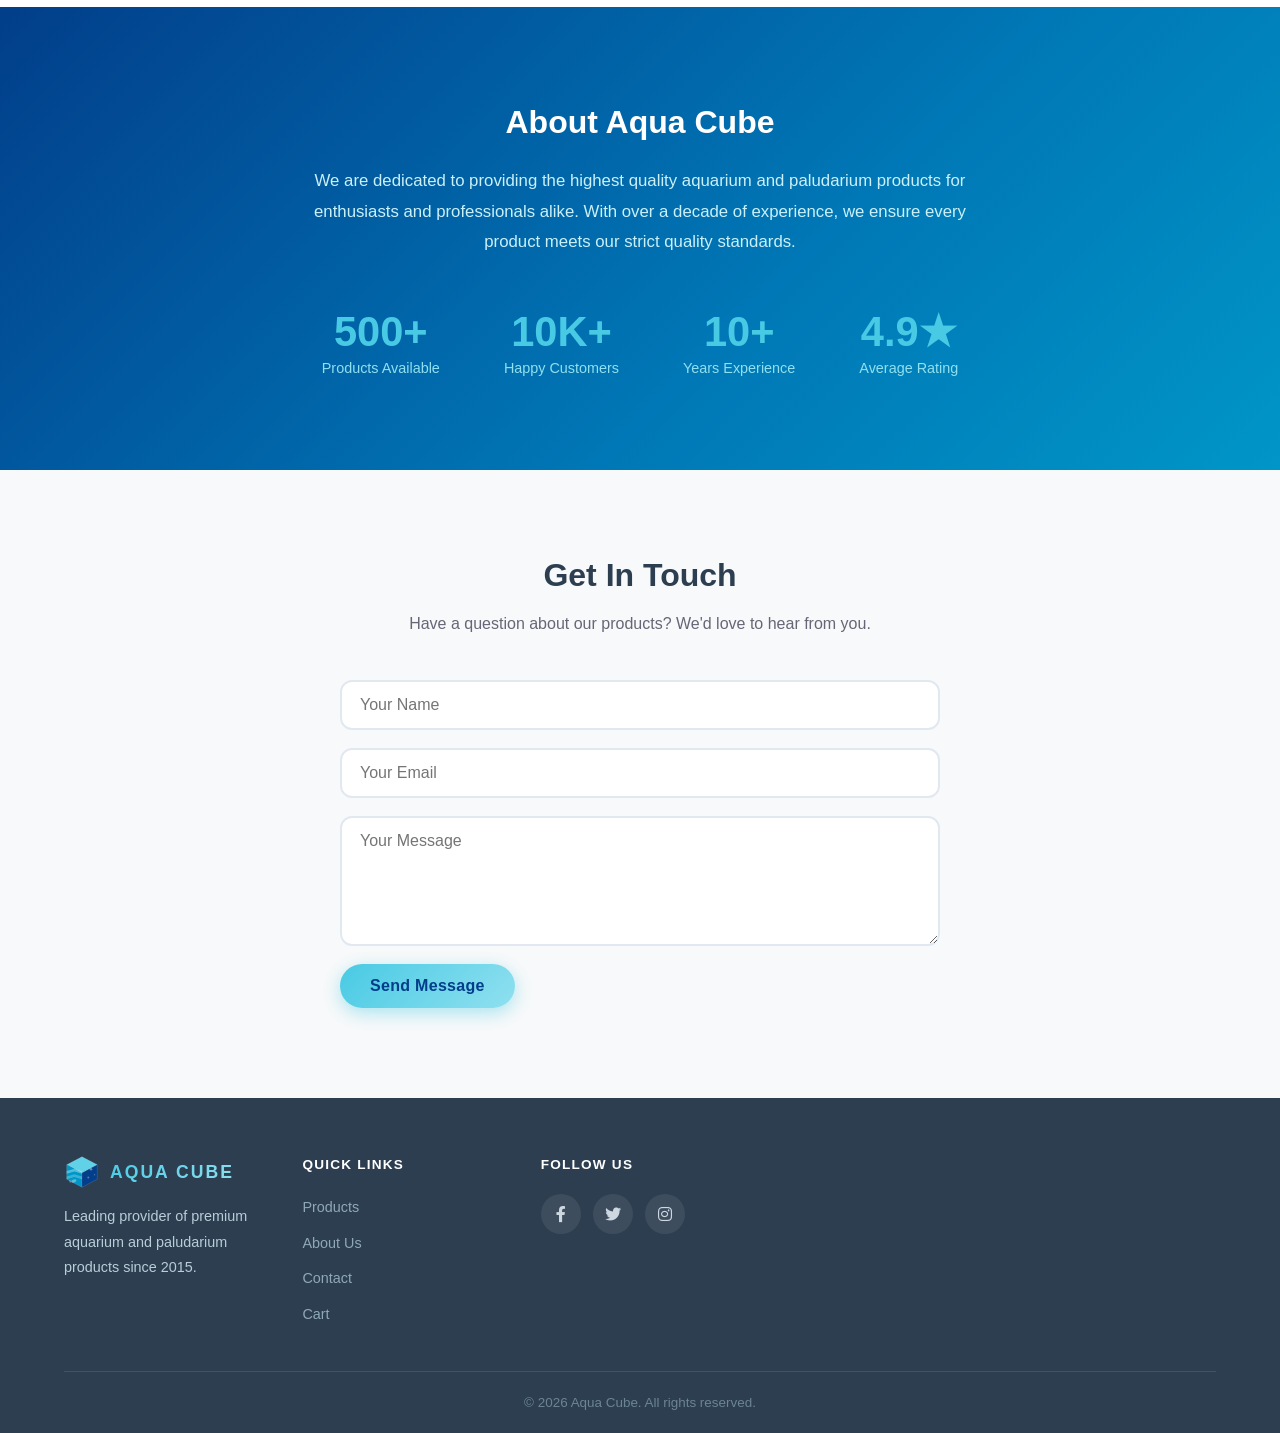
==== commit 53015f3a: "Fix hero: lighting headline, dual CTAs, 4-col spec strip - Headline updated to "Lighting redefined" " ====
--- a/index.html
+++ b/index.html
@@ -38,14 +38,37 @@
     <!-- Hero Section -->
     <section class="hero">
         <div class="container">
-            <div class="hero-content">
-                <h1>Welcome to Aqua Cube</h1>
-                <p>Premium Aquarium &amp; Paludarium products for enthusiasts who love aquatic life. Curated quality, delivered to your door.</p>
-                <a href="products.html" class="btn btn-primary">Shop Now</a>
-            </div>
-            <div class="hero-image">
-                <img src="images/hero-aquarium.svg" alt="Beautiful freshwater aquarium with fish and plants">
-            </div>
+            <div class="hero-row">
+                <div class="hero-content">
+                    <h1>Lighting redefined</h1>
+                    <p>Precision LEDs, full-spectrum control, and reef-grade reliability &mdash; engineered for South Africa's premium reef and planted tanks.</p>
+                    <div class="hero-actions">
+                        <a href="products.html" class="btn btn-primary">Shop now &rarr;</a>
+                        <a href="#about" class="btn btn-outline">Why Aqua Cube</a>
+                    </div>
+                </div>
+                <div class="hero-image">
+                    <img src="images/hero-aquarium.svg" alt="Aqua Cube aquarium showcase">
+                </div>
+            </div>
+            <ul class="hero-specs">
+                <li>
+                    <span class="spec-label">PAR &middot; AT 30CM</span>
+                    <span class="spec-value">420 &micro;mol</span>
+                </li>
+                <li>
+                    <span class="spec-label">Spectrum</span>
+                    <span class="spec-value">Full &middot; 410&ndash;680 nm</span>
+                </li>
+                <li>
+                    <span class="spec-label">Pump flow</span>
+                    <span class="spec-value">12,000 L/h</span>
+                </li>
+                <li>
+                    <span class="spec-label">Warranty</span>
+                    <span class="spec-value">2 years &middot; SA-wide</span>
+                </li>
+            </ul>
         </div>
     </section>
 
--- a/css/style.css
+++ b/css/style.css
@@ -122,10 +122,9 @@
    ===================== */
 .hero {
   background: linear-gradient(135deg, #023e8a 0%, #0077b6 45%, #0096c7 75%, #00b4d8 100%);
-  min-height: 520px;
-  display: flex;
-  align-items: center;
-  padding: 60px 24px 100px;
+  display: flex;
+  align-items: center;
+  padding: 72px 24px 130px;
   position: relative;
   overflow: hidden;
 }
@@ -144,38 +143,54 @@
 
 .hero .container {
   display: flex;
+  flex-direction: column;
+  gap: 56px;
+  width: 100%;
+  position: relative;
+  z-index: 1;
+}
+
+.hero-row {
+  display: flex;
   align-items: center;
   justify-content: space-between;
   gap: 48px;
   width: 100%;
-  position: relative;
-  z-index: 1;
 }
 
 .hero-content {
-  flex: 1;
-  max-width: 480px;
+  flex: 1 1 50%;
+  max-width: 560px;
 }
 
 .hero-content h1 {
-  font-size: 2.9rem;
+  font-size: 3.2rem;
   font-weight: 800;
   color: #ffffff;
-  line-height: 1.15;
-  margin-bottom: 16px;
+  line-height: 1.1;
+  letter-spacing: -0.5px;
+  margin-bottom: 18px;
   text-shadow: 0 2px 12px rgba(0, 0, 0, 0.2);
 }
 
 .hero-content p {
   font-size: 1.1rem;
   color: #caf0f8;
-  margin-bottom: 34px;
-  line-height: 1.75;
+  margin-bottom: 30px;
+  line-height: 1.7;
+  max-width: 520px;
+}
+
+.hero-actions {
+  display: flex;
+  flex-wrap: wrap;
+  gap: 14px;
+  align-items: center;
 }
 
 .hero-image {
-  flex: 1;
-  max-width: 500px;
+  flex: 1 1 50%;
+  max-width: 560px;
   display: flex;
   justify-content: center;
   align-items: center;
@@ -183,9 +198,41 @@
 
 .hero-image img {
   width: 100%;
-  max-width: 500px;
-  border-radius: 14px;
-  box-shadow: 0 24px 64px rgba(0, 0, 0, 0.45);
+  max-width: 560px;
+  border-radius: 16px;
+  box-shadow: 0 28px 70px rgba(0, 0, 0, 0.5);
+}
+
+/* Spec strip */
+.hero-specs {
+  list-style: none;
+  display: grid;
+  grid-template-columns: repeat(4, 1fr);
+  gap: 32px;
+  width: 100%;
+  padding: 26px 0 0;
+  border-top: 1px solid rgba(202, 240, 248, 0.22);
+}
+
+.hero-specs li {
+  display: flex;
+  flex-direction: column;
+  gap: 6px;
+}
+
+.spec-label {
+  font-size: 0.72rem;
+  font-weight: 700;
+  letter-spacing: 1.6px;
+  text-transform: uppercase;
+  color: #48cae4;
+}
+
+.spec-value {
+  font-size: 1.25rem;
+  font-weight: 700;
+  color: #ffffff;
+  line-height: 1.25;
 }
 
 /* =====================
@@ -214,6 +261,19 @@
   transform: translateY(-2px);
   box-shadow: 0 8px 24px rgba(72, 202, 228, 0.6);
   background: linear-gradient(135deg, #60d4ec, #ade8f4);
+}
+
+.btn-outline {
+  background: transparent;
+  color: #caf0f8;
+  border: 2px solid #48cae4;
+  padding: 11px 28px;
+}
+
+.btn-outline:hover {
+  background: rgba(72, 202, 228, 0.14);
+  color: #ffffff;
+  transform: translateY(-2px);
 }
 
 /* =====================
@@ -595,24 +655,47 @@
   }
 
   .hero {
-    padding: 50px 20px 100px;
+    padding: 50px 20px 110px;
     min-height: auto;
   }
 
   .hero .container {
-    flex-direction: column-reverse;
+    gap: 40px;
+  }
+
+  .hero-row {
+    flex-direction: column;
     text-align: center;
     gap: 32px;
   }
 
+  .hero-content {
+    max-width: 100%;
+  }
+
+  .hero-content p {
+    margin-left: auto;
+    margin-right: auto;
+  }
+
   .hero-content h1 {
-    font-size: 2rem;
+    font-size: 2.1rem;
+  }
+
+  .hero-actions {
+    justify-content: center;
   }
 
   .hero-image {
     max-width: 100%;
   }
 
+  .hero-specs {
+    grid-template-columns: repeat(2, 1fr);
+    gap: 24px;
+    text-align: left;
+  }
+
   .about-stats {
     gap: 36px;
   }
@@ -624,7 +707,12 @@
 
 @media (max-width: 480px) {
   .hero-content h1 {
-    font-size: 1.7rem;
+    font-size: 1.8rem;
+  }
+
+  .hero-specs {
+    grid-template-columns: 1fr;
+    gap: 18px;
   }
 
   .categories-grid {
